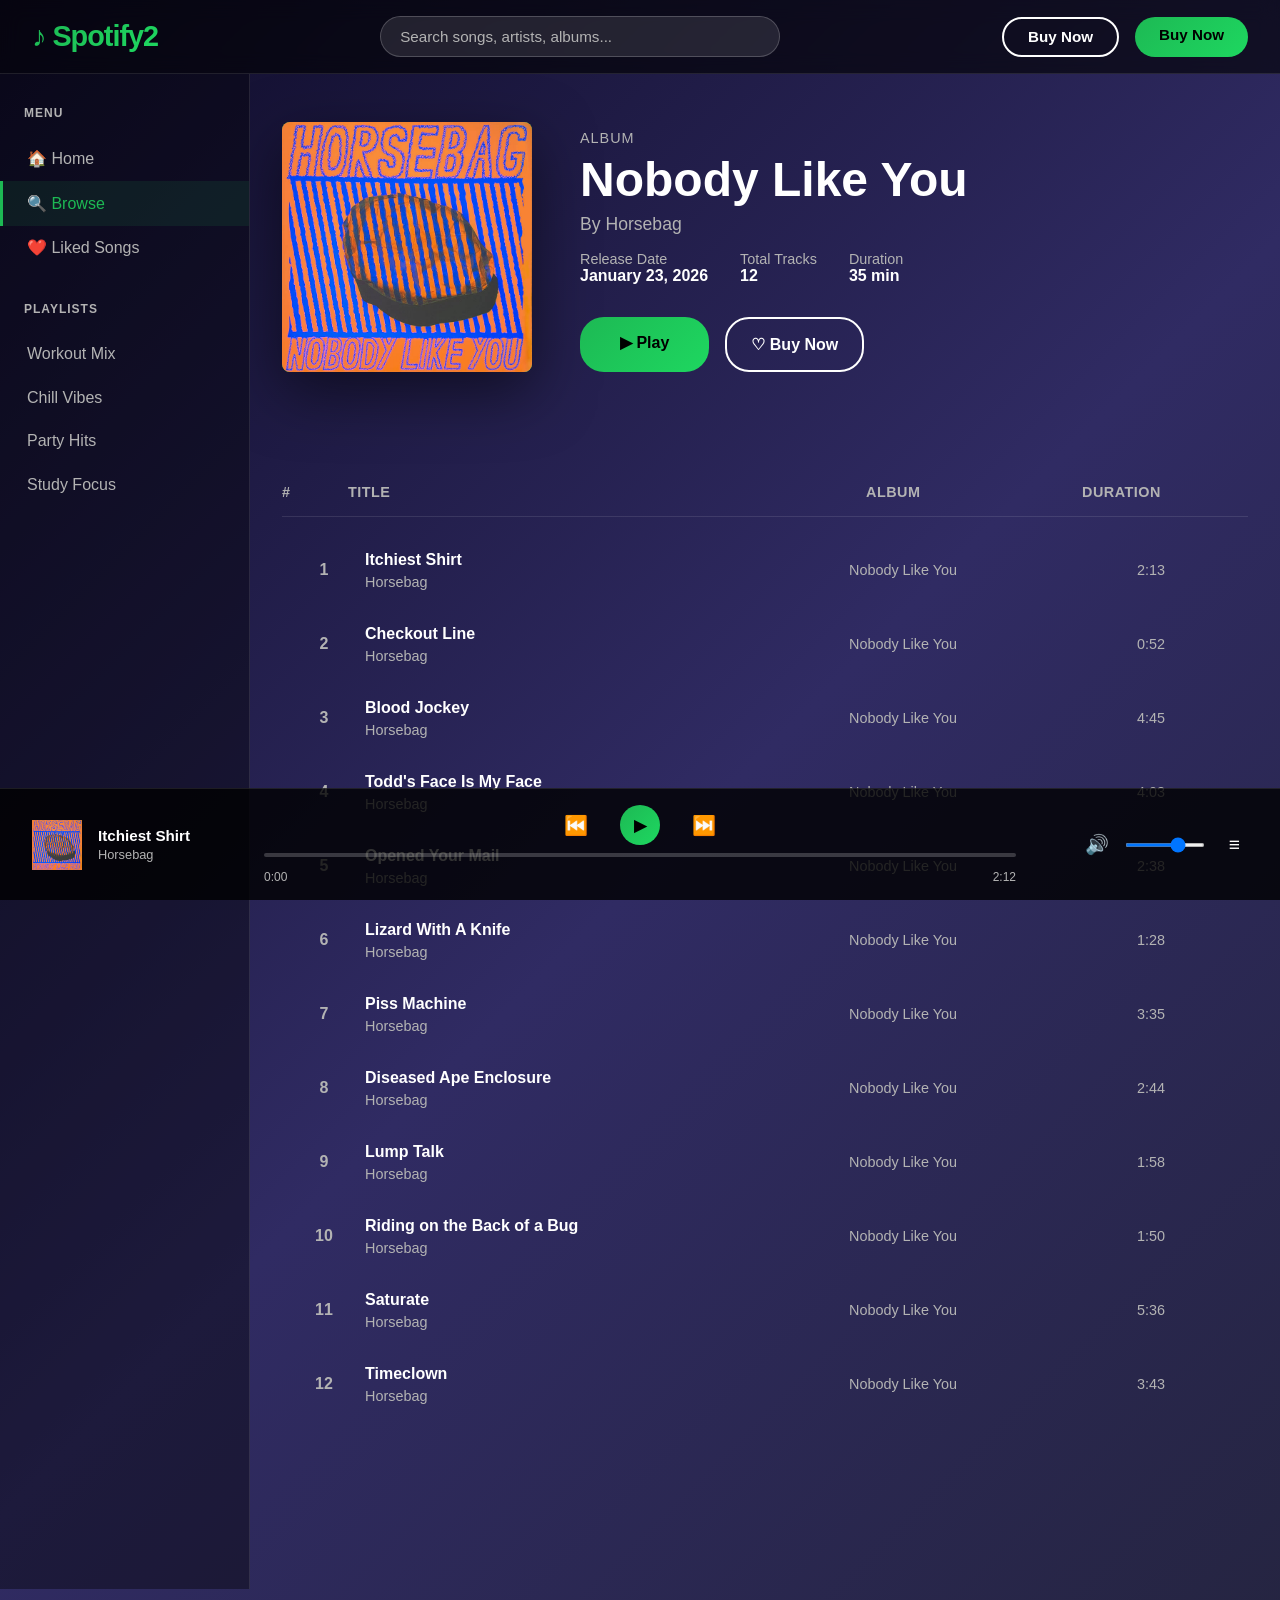
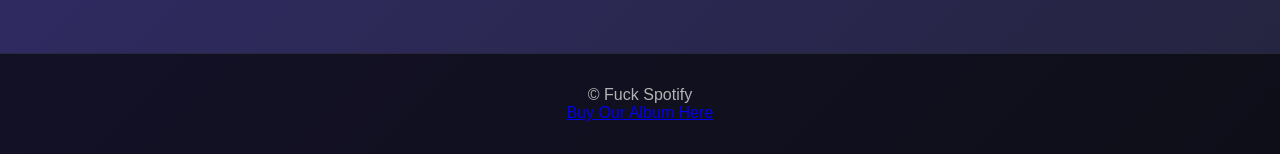
==== album.html @ 7fead693 "init" ====
<!DOCTYPE html>
<html lang="en">

<head>
    <meta charset="UTF-8">
    <meta name="viewport" content="width=device-width, initial-scale=1.0">
    <title>Album - MusicFlow</title>
    <style>
        * {
            margin: 0;
            padding: 0;
            box-sizing: border-box;
        }

        body {
            font-family: -apple-system, BlinkMacSystemFont, 'Segoe UI', Roboto, Oxygen, Ubuntu, Cantarell, sans-serif;
            background: linear-gradient(135deg, #0f0c29, #302b63, #24243e);
            color: #fff;
            min-height: 100vh;
            display: flex;
            flex-direction: column;
        }

        .main-wrapper {
            display: flex;
            flex: 1;
            overflow: hidden;
        }

        /* Sidebar */
        .sidebar {
            width: 250px;
            background: rgba(0, 0, 0, 0.4);
            border-right: 1px solid rgba(255, 255, 255, 0.1);
            padding: 2rem 0;
            overflow-y: auto;
        }

        .sidebar-section {
            margin-bottom: 2rem;
        }

        .sidebar-title {
            font-size: 0.75rem;
            text-transform: uppercase;
            color: #b3b3b3;
            letter-spacing: 1px;
            padding: 0 1.5rem;
            margin-bottom: 1rem;
            font-weight: 700;
        }

        .sidebar-link {
            display: block;
            padding: 0.8rem 1.5rem;
            color: #b3b3b3;
            text-decoration: none;
            transition: all 0.3s ease;
            border-left: 3px solid transparent;
            cursor: pointer;
        }

        .sidebar-link:hover {
            color: #fff;
            background: rgba(29, 185, 84, 0.1);
            border-left-color: #1db954;
        }

        .sidebar-link.active {
            color: #1db954;
            background: rgba(29, 185, 84, 0.1);
            border-left-color: #1db954;
        }

        /* Content wrapper */
        .content {
            flex: 1;
            overflow-y: auto;
            padding-bottom: 120px;
        }

        /* Header/Navigation Bar */
        header {
            background: rgba(0, 0, 0, 0.6);
            backdrop-filter: blur(10px);
            padding: 1rem 2rem;
            position: sticky;
            top: 0;
            z-index: 100;
            border-bottom: 1px solid rgba(255, 255, 255, 0.1);
        }

        .navbar {
            max-width: 100%;
            margin: 0 auto;
            display: flex;
            justify-content: space-between;
            align-items: center;
            gap: 2rem;
        }

        .search-container {
            flex: 1;
            max-width: 400px;
            position: relative;
        }

        .search-bar {
            width: 100%;
            padding: 0.7rem 1.2rem;
            background: rgba(255, 255, 255, 0.1);
            border: 1px solid rgba(255, 255, 255, 0.2);
            border-radius: 24px;
            color: #fff;
            font-size: 0.95rem;
            transition: all 0.3s ease;
        }

        .search-bar::placeholder {
            color: #b3b3b3;
        }

        .search-bar:focus {
            outline: none;
            background: rgba(255, 255, 255, 0.15);
            border-color: #1db954;
            box-shadow: 0 0 10px rgba(29, 185, 84, 0.3);
        }

        .search-dropdown {
            position: absolute;
            top: 100%;
            left: 0;
            right: 0;
            background: rgba(0, 0, 0, 0.95);
            border: 1px solid rgba(29, 185, 84, 0.3);
            border-radius: 8px;
            margin-top: 0.5rem;
            display: none;
            max-height: 300px;
            overflow-y: auto;
            z-index: 1000;
        }

        .search-dropdown.active {
            display: block;
        }

        .suggestion-item {
            padding: 0.8rem 1rem;
            color: #fff;
            cursor: pointer;
            border-bottom: 1px solid rgba(255, 255, 255, 0.1);
            transition: all 0.2s ease;
            text-decoration: none;
            display: flex;
            align-items: center;
            gap: 0.8rem;
        }

        .suggestion-item:last-child {
            border-bottom: none;
        }

        .suggestion-item:hover {
            background: rgba(29, 185, 84, 0.2);
            padding-left: 1.2rem;
        }

        .suggestion-icon {
            font-size: 1.2rem;
        }

        .suggestion-text {
            flex: 1;
        }

        .suggestion-title {
            font-weight: 600;
            margin-bottom: 0.2rem;
        }

        .suggestion-subtitle {
            font-size: 0.8rem;
            color: #b3b3b3;
        }

        .logo {
            font-size: 1.8rem;
            font-weight: 800;
            background: linear-gradient(135deg, #1db954, #1ed760);
            -webkit-background-clip: text;
            -webkit-text-fill-color: transparent;
            background-clip: text;
            letter-spacing: -1px;
            text-decoration: none;
            cursor: pointer;
            white-space: nowrap;
        }

        .nav-buttons {
            display: flex;
            gap: 1rem;
        }

        .btn {
            padding: 0.6rem 1.5rem;
            border: none;
            border-radius: 24px;
            font-weight: 600;
            cursor: pointer;
            transition: all 0.3s ease;
            font-size: 0.95rem;
            text-decoration: none;
            display: inline-block;
        }

        .btn-login {
            background: transparent;
            color: #fff;
            border: 2px solid #fff;
        }

        .btn-login:hover {
            background: #fff;
            color: #000;
            transform: scale(1.05);
        }

        .btn-signup {
            background: linear-gradient(135deg, #1db954, #1ed760);
            color: #000;
        }

        .btn-signup:hover {
            transform: scale(1.05);
            box-shadow: 0 8px 24px rgba(29, 185, 84, 0.4);
        }

        /* Album Hero Section */
        .album-hero {
            max-width: 1400px;
            margin: 0 auto;
            padding: 3rem 2rem;
            display: grid;
            grid-template-columns: 250px 1fr;
            gap: 3rem;
            align-items: flex-end;
            width: 100%;
        }

        /* Player Controls */
        .player {
            position: fixed;
            bottom: 0;
            left: 0;
            right: 0;
            background: rgba(0, 0, 0, 0.8);
            border-top: 1px solid rgba(255, 255, 255, 0.1);
            padding: 1rem 2rem;
            z-index: 200;
        }

        .player-content {
            max-width: 100%;
            margin: 0 auto;
            display: grid;
            grid-template-columns: 200px 1fr 200px;
            gap: 2rem;
            align-items: center;
        }

        .player-song-info {
            display: flex;
            gap: 1rem;
            align-items: center;
        }

        .player-album-art {
            width: 50px;
            height: 50px;
            background: linear-gradient(135deg, #1db954, #1ed760);
            border-radius: 4px;
            display: flex;
            align-items: center;
            justify-content: center;
            font-size: 1.5rem;
            flex-shrink: 0;
        }

        #player-album-art {
            height: 100%;
            width: 100%;
        }

        .player-song-details h4 {
            font-size: 0.95rem;
            margin-bottom: 0.2rem;
            font-weight: 600;
        }

        .player-song-details p {
            font-size: 0.8rem;
            color: #b3b3b3;
        }

        .player-controls {
            display: flex;
            flex-direction: column;
            gap: 0.5rem;
        }

        .controls-buttons {
            display: flex;
            justify-content: center;
            gap: 1.5rem;
            align-items: center;
        }

        .control-btn {
            background: transparent;
            border: none;
            color: #fff;
            cursor: pointer;
            font-size: 1.2rem;
            transition: all 0.3s ease;
            padding: 0.5rem;
        }

        .control-btn:hover {
            color: #1db954;
            transform: scale(1.1);
        }

        .play-pause-btn {
            width: 40px;
            height: 40px;
            background: linear-gradient(135deg, #1db954, #1ed760);
            color: #000;
            border-radius: 50%;
            font-size: 1rem;
            font-weight: bold;
        }

        .play-pause-btn:hover {
            color: #000;
        }

        .progress-bar {
            width: 100%;
            height: 4px;
            background: rgba(255, 255, 255, 0.2);
            border-radius: 2px;
            cursor: pointer;
            position: relative;
        }

        .progress-fill {
            height: 100%;
            background: linear-gradient(90deg, #1db954, #1ed760);
            border-radius: 2px;
            width: 0%;
        }

        .time-display {
            display: flex;
            justify-content: space-between;
            font-size: 0.75rem;
            color: #b3b3b3;
            margin-top: 0.3rem;
        }

        .player-right {
            display: flex;
            justify-content: flex-end;
            gap: 1rem;
            align-items: center;
        }

        .volume-control {
            display: flex;
            align-items: center;
            gap: 0.5rem;
        }

        .volume-slider {
            width: 80px;
            height: 4px;
            background: rgba(255, 255, 255, 0.2);
            border-radius: 2px;
            cursor: pointer;
        }

        .album-cover {
            width: 250px;
            height: 250px;
            border-radius: 8px;
            background: linear-gradient(135deg, #1db954, #1ed760);
            display: flex;
            align-items: center;
            justify-content: center;
            font-size: 5rem;
            box-shadow: 0 20px 60px rgba(0, 0, 0, 0.5);
            overflow: hidden;
        }

        #album-cover {
            max-width: 100%;
            /* max-height: 100%; */
        }

        .album-info {
            display: flex;
            flex-direction: column;
            justify-content: flex-end;
        }

        .album-type {
            font-size: 0.9rem;
            color: #b3b3b3;
            text-transform: uppercase;
            letter-spacing: 1px;
            margin-bottom: 0.5rem;
        }

        .album-title {
            font-size: 3rem;
            font-weight: 900;
            margin-bottom: 0.5rem;
            line-height: 1.1;
        }

        .album-artist {
            font-size: 1.1rem;
            color: #b3b3b3;
            margin-bottom: 1rem;
        }

        .album-meta {
            display: flex;
            gap: 2rem;
            margin-bottom: 2rem;
            flex-wrap: wrap;
        }

        .meta-item {
            display: flex;
            flex-direction: column;
        }

        .meta-label {
            color: #b3b3b3;
            font-size: 0.9rem;
        }

        .meta-value {
            font-size: 1rem;
            font-weight: 700;
        }

        .album-actions {
            display: flex;
            gap: 1rem;
        }

        .btn-play {
            padding: 1rem 2.5rem;
            background: linear-gradient(135deg, #1db954, #1ed760);
            color: #000;
            border: none;
            border-radius: 24px;
            font-weight: 700;
            font-size: 1rem;
            cursor: pointer;
            transition: all 0.3s ease;
            text-decoration: none;
            display: inline-block;
        }

        .btn-play:hover {
            transform: scale(1.05);
            box-shadow: 0 12px 32px rgba(29, 185, 84, 0.5);
        }

        .btn-like {
            padding: 1rem 1.5rem;
            background: transparent;
            color: #fff;
            border: 2px solid #fff;
            border-radius: 24px;
            font-weight: 700;
            font-size: 1rem;
            cursor: pointer;
            transition: all 0.3s ease;
            text-decoration: none;
            display: inline-block;
        }

        .btn-like:hover {
            background: #fff;
            color: #000;
            transform: scale(1.05);
        }

        /* Songs List */
        .songs-container {
            max-width: 1400px;
            margin: 3rem auto;
            padding: 0 2rem;
        }

        .songs-header {
            display: grid;
            grid-template-columns: 50px 1fr 200px 100px 50px;
            gap: 1rem;
            padding: 1rem 0;
            border-bottom: 1px solid rgba(255, 255, 255, 0.1);
            color: #b3b3b3;
            font-size: 0.9rem;
            font-weight: 600;
            text-transform: uppercase;
            letter-spacing: 0.5px;
            margin-bottom: 1rem;
        }

        .song-item {
            display: grid;
            grid-template-columns: 50px 1fr 200px 100px 50px;
            gap: 1rem;
            padding: 1rem;
            border-radius: 8px;
            align-items: center;
            transition: all 0.3s ease;
            border: 1px solid transparent;
            cursor: pointer;
        }

        .song-item:hover {
            background: rgba(255, 255, 255, 0.1);
            border: 1px solid rgba(255, 255, 255, 0.2);
        }

        .song-number {
            text-align: center;
            color: #b3b3b3;
            font-weight: 600;
        }

        .song-details {
            display: flex;
            flex-direction: column;
            justify-content: center;
        }

        .song-title {
            font-weight: 600;
            margin-bottom: 0.3rem;
            font-size: 1rem;
        }

        .song-artist {
            color: #b3b3b3;
            font-size: 0.9rem;
        }

        .song-album {
            color: #b3b3b3;
            font-size: 0.9rem;
        }

        .song-duration {
            text-align: right;
            color: #b3b3b3;
            font-size: 0.9rem;
        }

        .song-play-btn {
            background: linear-gradient(135deg, #1db954, #1ed760);
            color: #000;
            border: none;
            border-radius: 50%;
            width: 40px;
            height: 40px;
            font-size: 1rem;
            cursor: pointer;
            display: flex;
            align-items: center;
            justify-content: center;
            transition: all 0.3s ease;
            font-weight: bold;
            opacity: 0;
            text-decoration: none;
        }

        .song-item:hover .song-play-btn {
            opacity: 1;
        }

        .song-item:hover .song-number {
            opacity: 0;
        }

        /* Footer */
        footer {
            background: rgba(0, 0, 0, 0.6);
            padding: 2rem;
            text-align: center;
            color: #b3b3b3;
            margin-top: 4rem;
            border-top: 1px solid rgba(255, 255, 255, 0.1);
        }

        @media (max-width: 1024px) {
            .sidebar {
                width: 200px;
            }

            .search-container {
                max-width: 250px;
            }
        }

        @media (max-width: 768px) {
            .main-wrapper {
                flex-direction: column;
            }

            .sidebar {
                width: 100%;
                border-right: none;
                border-bottom: 1px solid rgba(255, 255, 255, 0.1);
                padding: 1rem 0;
                display: flex;
                overflow-x: auto;
                overflow-y: hidden;
                height: auto;
                display: none;
            }

            .sidebar-section {
                display: flex;
                gap: 2rem;
                margin-bottom: 0;
            }

            .sidebar-title {
                display: none;
            }

            .album-hero {
                grid-template-columns: 1fr;
                text-align: center;
            }

            .album-cover {
                width: 100%;
                height: 200px;
                margin: 0 auto;
            }

            .album-title {
                font-size: 2rem;
            }

            .songs-header,
            .song-item {
                grid-template-columns: 40px 1fr 80px;
            }

            .song-album,
            .song-duration {
                display: none;
            }

            .navbar {
                flex-direction: column;
                gap: 1rem;
            }

            .search-container {
                width: 100%;
                max-width: 100%;
            }

            .player-content {
                grid-template-columns: 1fr;
                gap: 1rem;
            }

            .player-right {
                justify-content: center;
            }
        }
    </style>
</head>

<body>
    <!-- Navigation Header -->
    <header>
        <nav class="navbar">
            <a href="index.html" class="logo">♪ Spotify2</a>
            <div class="search-container">
                <input type="text" class="search-bar" id="searchInput" placeholder="Search songs, artists, albums...">
                <div class="search-dropdown" id="searchDropdown">
                    <a class="suggestion-item" id="albumSuggestion">
                        <div class="suggestion-icon">📀</div>
                        <div class="suggestion-text">
                            <div class="suggestion-title">Nobody Like You</div>
                            <div class="suggestion-subtitle">Album by Horsebag</div>
                        </div>
                    </a>
                </div>
            </div>
            <div class="nav-buttons">
                <a target="_blank" href="https://horsebag.bandcamp.com/album/nobody-like-you" class="btn btn-login">Buy
                    Now</a>
                <a target="_blank" href="https://horsebag.bandcamp.com/album/nobody-like-you" class="btn btn-signup">Buy
                    Now</a>
            </div>
        </nav>
    </header>

    <div class="main-wrapper">
        <!-- Sidebar -->
        <aside class="sidebar">
            <div class="sidebar-section">
                <div class="sidebar-title">Menu</div>
                <a href="index.html" class="sidebar-link">🏠 Home</a>
                <a class="sidebar-link active">🔍 Browse</a>
                <a class="sidebar-link">❤️ Liked Songs</a>
            </div>
            <div class="sidebar-section">
                <div class="sidebar-title">Playlists</div>
                <a class="sidebar-link">Workout Mix</a>
                <a class="sidebar-link">Chill Vibes</a>
                <a class="sidebar-link">Party Hits</a>
                <a class="sidebar-link">Study Focus</a>
            </div>
        </aside>

        <!-- Main Content -->
        <div class="content">
            <!-- Album Hero Section -->
            <section class="album-hero">
                <div class="album-cover">
                    <img id="album-cover" src="cover.jpg" alt="album cover with lumpy rock that says horsebag: nobody like you">
                </div>
                <div class="album-info">
                    <div class="album-type">Album</div>
                    <h1 class="album-title">Nobody Like You</h1>
                    <div class="album-artist">By Horsebag</div>
                    <div class="album-meta">
                        <div class="meta-item">
                            <span class="meta-label">Release Date</span>
                            <span class="meta-value">January 23, 2026</span>
                        </div>
                        <div class="meta-item">
                            <span class="meta-label">Total Tracks</span>
                            <span class="meta-value">12</span>
                        </div>
                        <div class="meta-item">
                            <span class="meta-label">Duration</span>
                            <span class="meta-value">35 min</span>
                        </div>
                    </div>
                    <div class="album-actions">
                        <a class="btn-play" id="albumPlayBtn">▶ Play</a>
                        <a target="_blank" href="https://horsebag.bandcamp.com/album/nobody-like-you" class="btn-like">♡
                            Buy Now</a>
                    </div>
                </div>
            </section>

            <!-- Songs List -->
            <section class="songs-container">
                <div class="songs-header">
                    <div>#</div>
                    <div>Title</div>
                    <div>Album</div>
                    <div>Duration</div>
                    <div></div>
                </div>

                <div class="song-item">
                    <div class="song-number">1</div>
                    <div class="song-details">
                        <div class="song-title">Itchiest Shirt</div>
                        <div class="song-artist">Horsebag</div>
                    </div>
                    <div class="song-album">Nobody Like You</div>
                    <div class="song-duration">2:13</div>
                    <button class="song-play-btn" data-song="1" data-title="Itchiest Shirt"
                        data-artist="Horsebag">▶</button>
                </div>

                <div class="song-item">
                    <div class="song-number">2</div>
                    <div class="song-details">
                        <div class="song-title">Checkout Line</div>
                        <div class="song-artist">Horsebag</div>
                    </div>
                    <div class="song-album">Nobody Like You</div>
                    <div class="song-duration">0:52</div>
                    <button class="song-play-btn" data-song="2" data-title="Checkout Line"
                        data-artist="Horsebag">▶</button>
                </div>

                <div class="song-item">
                    <div class="song-number">3</div>
                    <div class="song-details">
                        <div class="song-title">Blood Jockey</div>
                        <div class="song-artist">Horsebag</div>
                    </div>
                    <div class="song-album">Nobody Like You</div>
                    <div class="song-duration">4:45</div>
                    <button class="song-play-btn" data-song="3" data-title="Blood Jockey"
                        data-artist="Horsebag">▶</button>
                </div>

                <div class="song-item">
                    <div class="song-number">4</div>
                    <div class="song-details">
                        <div class="song-title">Todd's Face Is My Face</div>
                        <div class="song-artist">Horsebag</div>
                    </div>
                    <div class="song-album">Nobody Like You</div>
                    <div class="song-duration">4:03</div>
                    <button class="song-play-btn" data-song="4" data-title="Todd's Face Is My Face"
                        data-artist="Horsebag">▶</button>
                </div>

                <div class="song-item">
                    <div class="song-number">5</div>
                    <div class="song-details">
                        <div class="song-title">Opened Your Mail</div>
                        <div class="song-artist">Horsebag</div>
                    </div>
                    <div class="song-album">Nobody Like You</div>
                    <div class="song-duration">2:38</div>
                    <button class="song-play-btn" data-song="5" data-title="Opened Your Mail"
                        data-artist="Horsebag">▶</button>
                </div>

                <div class="song-item">
                    <div class="song-number">6</div>
                    <div class="song-details">
                        <div class="song-title">Lizard With A Knife</div>
                        <div class="song-artist">Horsebag</div>
                    </div>
                    <div class="song-album">Nobody Like You</div>
                    <div class="song-duration">1:28</div>
                    <button class="song-play-btn" data-song="6" data-title="Lizard With A Knife"
                        data-artist="Horsebag">▶</button>
                </div>

                <div class="song-item">
                    <div class="song-number">7</div>
                    <div class="song-details">
                        <div class="song-title">Piss Machine</div>
                        <div class="song-artist">Horsebag</div>
                    </div>
                    <div class="song-album">Nobody Like You</div>
                    <div class="song-duration">3:35</div>
                    <button class="song-play-btn" data-song="7" data-title="Piss Machine"
                        data-artist="Horsebag">▶</button>
                </div>

                <div class="song-item">
                    <div class="song-number">8</div>
                    <div class="song-details">
                        <div class="song-title">Diseased Ape Enclosure</div>
                        <div class="song-artist">Horsebag</div>
                    </div>
                    <div class="song-album">Nobody Like You</div>
                    <div class="song-duration">2:44</div>
                    <button class="song-play-btn" data-song="8" data-title="Diseased Ape Enclosure"
                        data-artist="Horsebag">▶</button>
                </div>

                <div class="song-item">
                    <div class="song-number">9</div>
                    <div class="song-details">
                        <div class="song-title">Lump Talk</div>
                        <div class="song-artist">Horsebag</div>
                    </div>
                    <div class="song-album">Nobody Like You</div>
                    <div class="song-duration">1:58</div>
                    <button class="song-play-btn" data-song="9" data-title="Lump Talk" data-artist="Horsebag">▶</button>
                </div>

                <div class="song-item">
                    <div class="song-number">10</div>
                    <div class="song-details">
                        <div class="song-title">Riding on the Back of a Bug</div>
                        <div class="song-artist">Horsebag</div>
                    </div>
                    <div class="song-album">Nobody Like You</div>
                    <div class="song-duration">1:50</div>
                    <button class="song-play-btn" data-song="10" data-title="Riding on the Back of a Bug"
                        data-artist="Horsebag">▶</button>
                </div>

                <div class="song-item">
                    <div class="song-number">11</div>
                    <div class="song-details">
                        <div class="song-title">Saturate</div>
                        <div class="song-artist">Horsebag</div>
                    </div>
                    <div class="song-album">Nobody Like You</div>
                    <div class="song-duration">5:36</div>
                    <button class="song-play-btn" data-song="11" data-title="Saturate" data-artist="Horsebag">▶</button>
                </div>

                <div class="song-item">
                    <div class="song-number">12</div>
                    <div class="song-details">
                        <div class="song-title">Timeclown</div>
                        <div class="song-artist">Horsebag</div>
                    </div>
                    <div class="song-album">Nobody Like You</div>
                    <div class="song-duration">3:43</div>
                    <button class="song-play-btn" data-song="12" data-title="Timeclown"
                        data-artist="Horsebag">▶</button>
                </div>
        </div>
    </div>

    <!-- Audio Element -->
    <audio id="audioPlayer" style="display: none;"></audio>

    <!-- Player Controls -->
    <div class="player">
        <div class="player-content">
            <div class="player-song-info">
                <div class="player-album-art">
                    <img id="player-album-art" src="cover.jpg"/>
                </div>
                <div class="player-song-details">
                    <h4 id="playerTitle">No Song Playing</h4>
                    <p id="playerArtist">Add an MP3 file to start</p>
                </div>
            </div>
            <div class="player-controls">
                <div class="controls-buttons">
                    <button class="control-btn" id="prevBtn">⏮️</button>
                    <button class="control-btn play-pause-btn" id="playBtn">▶</button>
                    <button class="control-btn" id="nextBtn">⏭️</button>
                </div>
                <div class="progress-bar" id="progressBar">
                    <div class="progress-fill" id="progressFill"></div>
                </div>
                <div class="time-display">
                    <span id="currentTime">0:00</span>
                    <span id="duration">0:00</span>
                </div>
            </div>
            <div class="player-right">
                <div class="volume-control">
                    <button class="control-btn">🔊</button>
                    <input type="range" id="volumeSlider" class="volume-slider" min="0" max="100" value="70"
                        style="cursor: pointer;">
                </div>
                <button class="control-btn">≡</button>
            </div>
        </div>
    </div>

    <script>
        const audioPlayer = document.getElementById('audioPlayer');
        const playBtn = document.getElementById('playBtn');
        const progressBar = document.getElementById('progressBar');
        const progressFill = document.getElementById('progressFill');
        const currentTimeEl = document.getElementById('currentTime');
        const durationEl = document.getElementById('duration');
        const volumeSlider = document.getElementById('volumeSlider');
        const playerTitle = document.getElementById('playerTitle');
        const playerArtist = document.getElementById('playerArtist');

        // Format time (MM:SS)
        function formatTime(seconds) {
            if (isNaN(seconds)) return '0:00';
            const mins = Math.floor(seconds / 60);
            const secs = Math.floor(seconds % 60);
            return `${mins}:${secs < 10 ? '0' : ''}${secs}`;
        }

        // Song file mapping
        const songFiles = {
            '1': '01_itchiest_shirt.mp3',
            '2': '02_checkout_line.mp3',
            '3': '03_blood_jockey.mp3',
            '4': '04_todds_face_is_my_face.mp3',
            '5': '05_opened_your_mail.mp3',
            '6': '06_lizard_with_a_knife.mp3',
            '7': '07_piss_machine.mp3',
            '8': '08_diseased_ape_enclosure.mp3',
            '9': '09_lump_talk.mp3',
            '10': '10_riding_on_the_back_of_a_bug.mp3',
            '11': '11_saturate.mp3',
            '12': '12_timeclown.mp3'
        };

        // Album play button - play first song
        const albumPlayBtn = document.getElementById('albumPlayBtn');
        if (albumPlayBtn) {
            albumPlayBtn.addEventListener('click', (e) => {
                e.preventDefault();
                playSong('1', 'Itchiest Shirt', 'Horsebag');
            });
        }

        // Track currently playing song
        let currentSongNum = null;

        // Helper function to play a song
        function playSong(songNum, title, artist, autoPlay = true) {
            const fileName = songFiles[songNum];
            audioPlayer.src = `nobody_like_you/${fileName}`;
            playerTitle.textContent = title;
            playerArtist.textContent = artist;
            currentSongNum = songNum;
            if (autoPlay) {
                audioPlayer.play();
                playBtn.textContent = '⏸';
            } else {
                playBtn.textContent = '▶';
            }
        }

        // Play next song automatically when current one ends
        audioPlayer.addEventListener('ended', () => {
            if (currentSongNum && currentSongNum < 12) {
                // Get the next song number
                const nextSongNum = String(parseInt(currentSongNum) + 1);
                const nextBtn = document.querySelector(`[data-song="${nextSongNum}"]`);
                if (nextBtn) {
                    const title = nextBtn.getAttribute('data-title');
                    const artist = nextBtn.getAttribute('data-artist');
                    playSong(nextSongNum, title, artist);
                }
            } else {
                // Last song finished, reset play button
                playBtn.textContent = '▶';
            }
        });

        // Load and play song from button click
        const songPlayBtns = document.querySelectorAll('.song-play-btn');
        songPlayBtns.forEach(btn => {
            btn.addEventListener('click', (e) => {
                e.stopPropagation();
                const songNum = btn.getAttribute('data-song');
                const title = btn.getAttribute('data-title');
                const artist = btn.getAttribute('data-artist');
                playSong(songNum, title, artist);
            });
        });

        // Load and play song from clicking on the track itself
        const songItems = document.querySelectorAll('.song-item');
        songItems.forEach(item => {
            item.addEventListener('click', (e) => {
                // Don't trigger if clicking the button (button has its own listener)
                if (e.target.classList.contains('song-play-btn')) return;

                const playBtn = item.querySelector('.song-play-btn');
                const songNum = playBtn.getAttribute('data-song');
                const title = playBtn.getAttribute('data-title');
                const artist = playBtn.getAttribute('data-artist');
                playSong(songNum, title, artist);
            });
        });

        // Play/Pause toggle
        playBtn.addEventListener('click', () => {
            if (audioPlayer.src) {
                if (audioPlayer.paused) {
                    audioPlayer.play();
                    playBtn.textContent = '⏸';
                } else {
                    audioPlayer.pause();
                    playBtn.textContent = '▶';
                }
            }
        });

        // Previous button - skip to previous song
        const prevBtn = document.getElementById('prevBtn');
        prevBtn.addEventListener('click', () => {
            if (currentSongNum && currentSongNum > 1) {
                const prevSongNum = String(parseInt(currentSongNum) - 1);
                const prevButton = document.querySelector(`[data-song="${prevSongNum}"]`);
                if (prevButton) {
                    const title = prevButton.getAttribute('data-title');
                    const artist = prevButton.getAttribute('data-artist');
                    playSong(prevSongNum, title, artist);
                }
            }
        });

        // Next button - skip to next song
        const nextBtn = document.getElementById('nextBtn');
        nextBtn.addEventListener('click', () => {
            if (currentSongNum && currentSongNum < 12) {
                const nextSongNum = String(parseInt(currentSongNum) + 1);
                const nextButton = document.querySelector(`[data-song="${nextSongNum}"]`);
                if (nextButton) {
                    const title = nextButton.getAttribute('data-title');
                    const artist = nextButton.getAttribute('data-artist');
                    playSong(nextSongNum, title, artist);
                }
            }
        });

        // Update progress bar
        audioPlayer.addEventListener('timeupdate', () => {
            const progress = (audioPlayer.currentTime / audioPlayer.duration) * 100;
            progressFill.style.width = progress + '%';
            currentTimeEl.textContent = formatTime(audioPlayer.currentTime);
        });

        // Update duration when metadata loads
        audioPlayer.addEventListener('loadedmetadata', () => {
            durationEl.textContent = formatTime(audioPlayer.duration);
        });

        // Seek on progress bar click
        progressBar.addEventListener('click', (e) => {
            if (audioPlayer.src) {
                const rect = progressBar.getBoundingClientRect();
                const percent = (e.clientX - rect.left) / rect.width;
                audioPlayer.currentTime = percent * audioPlayer.duration;
            }
        });

        // Volume control
        volumeSlider.addEventListener('input', (e) => {
            audioPlayer.volume = e.target.value / 100;
        });

        // Set initial volume
        audioPlayer.volume = 0.7;

        // Search dropdown functionality
        const searchInput = document.getElementById('searchInput');
        const searchDropdown = document.getElementById('searchDropdown');

        searchInput.addEventListener('focus', () => {
            searchDropdown.classList.add('active');
        });

        searchInput.addEventListener('input', (e) => {
            const query = e.target.value.toLowerCase();
            if (query.length > 0) {
                searchDropdown.classList.add('active');
            } else {
                searchDropdown.classList.remove('active');
            }
        });

        // Close dropdown when clicking outside
        document.addEventListener('click', (e) => {
            if (!e.target.closest('.search-container')) {
                searchDropdown.classList.remove('active');
            }
        });

        // Close dropdown when clicking on a suggestion
        document.querySelectorAll('.suggestion-item').forEach(item => {
            item.addEventListener('click', () => {
                searchInput.value = '';
                searchDropdown.classList.remove('active');
            });
        });

        // Load first song when page loads
        window.addEventListener('load', () => {
            playSong('1', 'Itchiest Shirt', 'Horsebag', false);
        });
    </script>

    <!-- Footer -->
    <footer>
        <p>&copy; Fuck Spotify</p>
        <a target="_blank" href="https://horsebag.bandcamp.com/album/nobody-like-you">Buy Our Album Here</a>
    </footer>
</body>

</html>
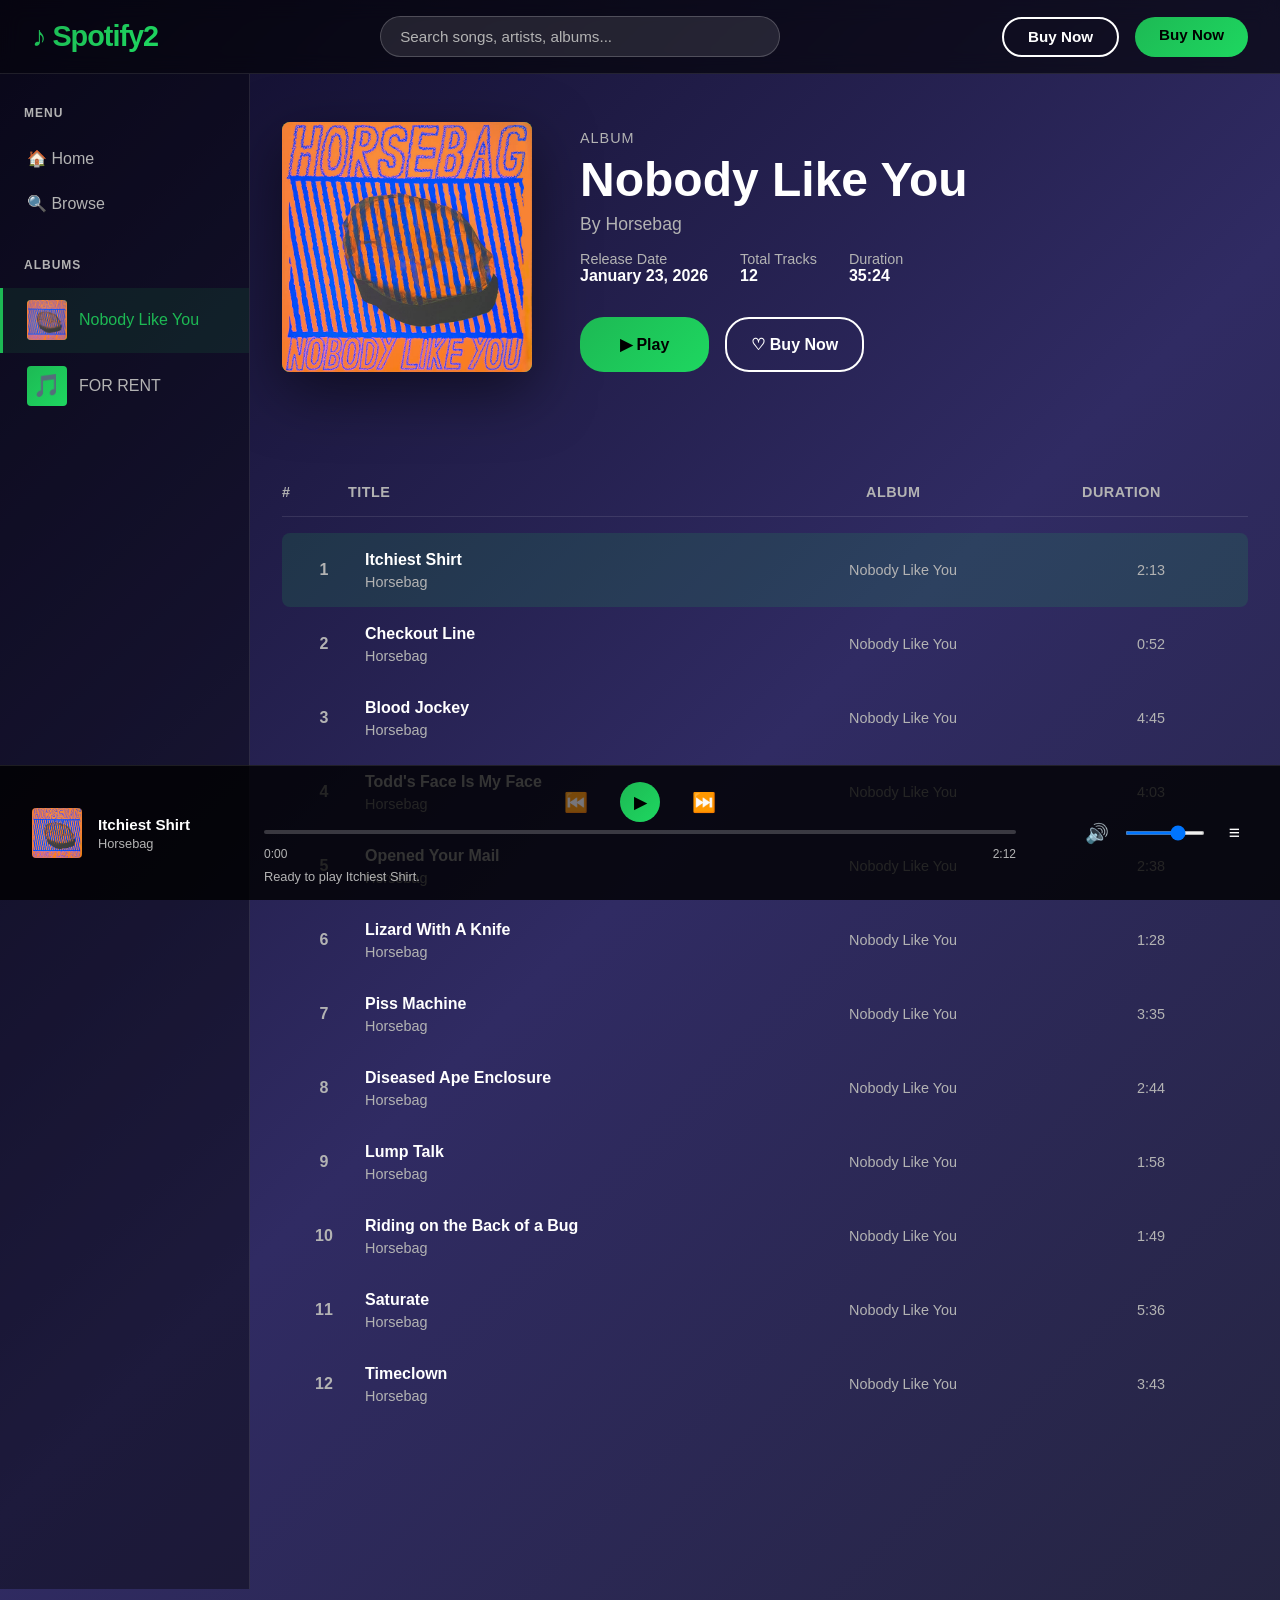
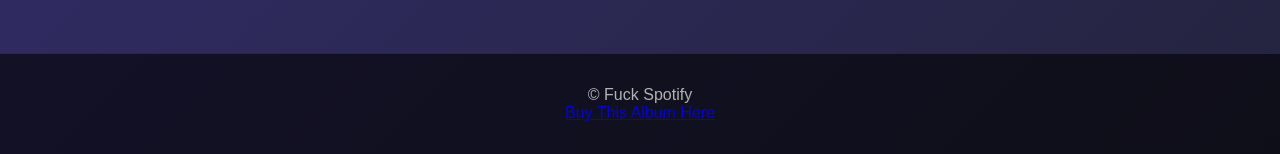
==== commit a66055a4: "for rent" ====
--- a/album.html
+++ b/album.html
@@ -4,7 +4,8 @@
 <head>
     <meta charset="UTF-8">
     <meta name="viewport" content="width=device-width, initial-scale=1.0">
-    <title>Album - MusicFlow</title>
+    <title>Album - Spotify2</title>
+    <link rel="canonical" id="albumCanonical">
     <style>
         * {
             margin: 0;
@@ -51,13 +52,44 @@
         }
 
         .sidebar-link {
-            display: block;
+            display: flex;
+            align-items: center;
+            gap: 0.75rem;
             padding: 0.8rem 1.5rem;
             color: #b3b3b3;
             text-decoration: none;
             transition: all 0.3s ease;
             border-left: 3px solid transparent;
             cursor: pointer;
+        }
+
+        .sidebar-cover {
+            width: 40px;
+            height: 40px;
+            flex: 0 0 40px;
+            border-radius: 4px;
+            overflow: hidden;
+            position: relative;
+            display: grid;
+            place-items: center;
+            background: linear-gradient(135deg, #1db954, #1ed760);
+        }
+
+        .sidebar-album-title {
+            min-width: 0;
+        }
+
+        .cover-art {
+            position: absolute;
+            inset: 0;
+            width: 100%;
+            height: 100%;
+            object-fit: cover;
+        }
+
+        .cover-fallback {
+            font-size: 1.4rem;
+            line-height: 1;
         }
 
         .sidebar-link:hover {
@@ -289,8 +321,8 @@
         }
 
         #player-album-art {
-            height: 100%;
-            width: 100%;
+            height: 50px;
+            width: 50px;
         }
 
         .player-song-details h4 {
@@ -609,6 +641,20 @@
             margin-top: 4rem;
             border-top: 1px solid rgba(255, 255, 255, 0.1);
         }
+
+        [hidden] { display: none !important; }
+        button:disabled, input:disabled { opacity: 0.45; cursor: not-allowed; }
+        :focus-visible { outline: 2px solid #1ed760; outline-offset: 4px; }
+        .album-cover img, .player-album-art img { width: 100%; height: 100%; object-fit: cover; }
+        .player-album-art { overflow: hidden; }
+        .album-description { color: #b3b3b3; margin-bottom: 1.5rem; line-height: 1.5; }
+        .song-item:focus-within .song-play-btn { opacity: 1; }
+        .song-item[aria-disabled="true"] { cursor: default; }
+        .song-item[aria-current="true"] { background: rgba(29, 185, 84, 0.15); }
+        .song-item[aria-disabled="true"] .song-play-btn { opacity: 0.45; }
+        #playerStatus { font-size: 0.8rem; color: #b3b3b3; }
+        #albumNotFound { padding: 3rem 2rem; }
+        #albumNotFound a { color: #1ed760; }
 
         @media (max-width: 1024px) {
             .sidebar {
@@ -698,23 +744,15 @@
     <!-- Navigation Header -->
     <header>
         <nav class="navbar">
-            <a href="index.html" class="logo">♪ Spotify2</a>
+            <a href="index.html" class="logo" aria-label="Spotify2 Home">♪ Spotify2</a>
             <div class="search-container">
-                <input type="text" class="search-bar" id="searchInput" placeholder="Search songs, artists, albums...">
-                <div class="search-dropdown" id="searchDropdown">
-                    <a class="suggestion-item" id="albumSuggestion">
-                        <div class="suggestion-icon">📀</div>
-                        <div class="suggestion-text">
-                            <div class="suggestion-title">Nobody Like You</div>
-                            <div class="suggestion-subtitle">Album by Horsebag</div>
-                        </div>
-                    </a>
-                </div>
+                <input type="search" class="search-bar" id="searchInput" aria-label="Search albums, artists, and songs" placeholder="Search songs, artists, albums...">
+                <div class="search-dropdown" id="searchDropdown"></div>
             </div>
             <div class="nav-buttons">
-                <a target="_blank" href="https://horsebag.bandcamp.com/album/nobody-like-you" class="btn btn-login">Buy
+                <a target="_blank" rel="noopener noreferrer" data-album-buy hidden class="btn btn-login">Buy
                     Now</a>
-                <a target="_blank" href="https://horsebag.bandcamp.com/album/nobody-like-you" class="btn btn-signup">Buy
+                <a target="_blank" rel="noopener noreferrer" data-album-buy hidden class="btn btn-signup">Buy
                     Now</a>
             </div>
         </nav>
@@ -726,53 +764,52 @@
             <div class="sidebar-section">
                 <div class="sidebar-title">Menu</div>
                 <a href="index.html" class="sidebar-link">🏠 Home</a>
-                <a class="sidebar-link active">🔍 Browse</a>
-                <a class="sidebar-link">❤️ Liked Songs</a>
+                <a href="index.html#albums" class="sidebar-link">🔍 Browse</a>
             </div>
             <div class="sidebar-section">
-                <div class="sidebar-title">Playlists</div>
-                <a class="sidebar-link">Workout Mix</a>
-                <a class="sidebar-link">Chill Vibes</a>
-                <a class="sidebar-link">Party Hits</a>
-                <a class="sidebar-link">Study Focus</a>
+                <div class="sidebar-title">Albums</div>
+                <div id="albumLibrary"></div>
             </div>
         </aside>
 
         <!-- Main Content -->
         <div class="content">
+            <section id="albumNotFound" hidden>
+                <h1>Album not found</h1>
+                <p>This album is not available. <a href="index.html">Return Home</a>.</p>
+            </section>
             <!-- Album Hero Section -->
-            <section class="album-hero">
-                <div class="album-cover">
-                    <img id="album-cover" src="cover.jpg" alt="album cover with lumpy rock that says horsebag: nobody like you">
-                </div>
+            <section class="album-hero" id="albumHero" hidden>
+                <div class="album-cover" id="album-cover"></div>
                 <div class="album-info">
                     <div class="album-type">Album</div>
-                    <h1 class="album-title">Nobody Like You</h1>
-                    <div class="album-artist">By Horsebag</div>
+                    <h1 class="album-title" id="albumTitle"></h1>
+                    <div class="album-artist" id="albumArtist"></div>
                     <div class="album-meta">
                         <div class="meta-item">
                             <span class="meta-label">Release Date</span>
-                            <span class="meta-value">January 23, 2026</span>
+                            <span class="meta-value" id="albumReleaseDate"></span>
                         </div>
                         <div class="meta-item">
                             <span class="meta-label">Total Tracks</span>
-                            <span class="meta-value">12</span>
+                            <span class="meta-value" id="albumTrackCount"></span>
                         </div>
                         <div class="meta-item">
                             <span class="meta-label">Duration</span>
-                            <span class="meta-value">35 min</span>
+                            <span class="meta-value" id="albumDuration"></span>
                         </div>
                     </div>
+                    <p class="album-description" id="albumDescription" hidden></p>
                     <div class="album-actions">
-                        <a class="btn-play" id="albumPlayBtn">▶ Play</a>
-                        <a target="_blank" href="https://horsebag.bandcamp.com/album/nobody-like-you" class="btn-like">♡
+                        <button type="button" class="btn-play" id="albumPlayBtn" aria-label="Play album" disabled>▶ Play</button>
+                        <a target="_blank" rel="noopener noreferrer" data-album-buy hidden class="btn-like">♡
                             Buy Now</a>
                     </div>
                 </div>
             </section>
 
             <!-- Songs List -->
-            <section class="songs-container">
+            <section class="songs-container" id="albumTracks" aria-label="Album tracks" hidden>
                 <div class="songs-header">
                     <div>#</div>
                     <div>Title</div>
@@ -781,408 +818,58 @@
                     <div></div>
                 </div>
 
-                <div class="song-item">
-                    <div class="song-number">1</div>
-                    <div class="song-details">
-                        <div class="song-title">Itchiest Shirt</div>
-                        <div class="song-artist">Horsebag</div>
-                    </div>
-                    <div class="song-album">Nobody Like You</div>
-                    <div class="song-duration">2:13</div>
-                    <button class="song-play-btn" data-song="1" data-title="Itchiest Shirt"
-                        data-artist="Horsebag">▶</button>
-                </div>
-
-                <div class="song-item">
-                    <div class="song-number">2</div>
-                    <div class="song-details">
-                        <div class="song-title">Checkout Line</div>
-                        <div class="song-artist">Horsebag</div>
-                    </div>
-                    <div class="song-album">Nobody Like You</div>
-                    <div class="song-duration">0:52</div>
-                    <button class="song-play-btn" data-song="2" data-title="Checkout Line"
-                        data-artist="Horsebag">▶</button>
-                </div>
-
-                <div class="song-item">
-                    <div class="song-number">3</div>
-                    <div class="song-details">
-                        <div class="song-title">Blood Jockey</div>
-                        <div class="song-artist">Horsebag</div>
-                    </div>
-                    <div class="song-album">Nobody Like You</div>
-                    <div class="song-duration">4:45</div>
-                    <button class="song-play-btn" data-song="3" data-title="Blood Jockey"
-                        data-artist="Horsebag">▶</button>
-                </div>
-
-                <div class="song-item">
-                    <div class="song-number">4</div>
-                    <div class="song-details">
-                        <div class="song-title">Todd's Face Is My Face</div>
-                        <div class="song-artist">Horsebag</div>
-                    </div>
-                    <div class="song-album">Nobody Like You</div>
-                    <div class="song-duration">4:03</div>
-                    <button class="song-play-btn" data-song="4" data-title="Todd's Face Is My Face"
-                        data-artist="Horsebag">▶</button>
-                </div>
-
-                <div class="song-item">
-                    <div class="song-number">5</div>
-                    <div class="song-details">
-                        <div class="song-title">Opened Your Mail</div>
-                        <div class="song-artist">Horsebag</div>
-                    </div>
-                    <div class="song-album">Nobody Like You</div>
-                    <div class="song-duration">2:38</div>
-                    <button class="song-play-btn" data-song="5" data-title="Opened Your Mail"
-                        data-artist="Horsebag">▶</button>
-                </div>
-
-                <div class="song-item">
-                    <div class="song-number">6</div>
-                    <div class="song-details">
-                        <div class="song-title">Lizard With A Knife</div>
-                        <div class="song-artist">Horsebag</div>
-                    </div>
-                    <div class="song-album">Nobody Like You</div>
-                    <div class="song-duration">1:28</div>
-                    <button class="song-play-btn" data-song="6" data-title="Lizard With A Knife"
-                        data-artist="Horsebag">▶</button>
-                </div>
-
-                <div class="song-item">
-                    <div class="song-number">7</div>
-                    <div class="song-details">
-                        <div class="song-title">Piss Machine</div>
-                        <div class="song-artist">Horsebag</div>
-                    </div>
-                    <div class="song-album">Nobody Like You</div>
-                    <div class="song-duration">3:35</div>
-                    <button class="song-play-btn" data-song="7" data-title="Piss Machine"
-                        data-artist="Horsebag">▶</button>
-                </div>
-
-                <div class="song-item">
-                    <div class="song-number">8</div>
-                    <div class="song-details">
-                        <div class="song-title">Diseased Ape Enclosure</div>
-                        <div class="song-artist">Horsebag</div>
-                    </div>
-                    <div class="song-album">Nobody Like You</div>
-                    <div class="song-duration">2:44</div>
-                    <button class="song-play-btn" data-song="8" data-title="Diseased Ape Enclosure"
-                        data-artist="Horsebag">▶</button>
-                </div>
-
-                <div class="song-item">
-                    <div class="song-number">9</div>
-                    <div class="song-details">
-                        <div class="song-title">Lump Talk</div>
-                        <div class="song-artist">Horsebag</div>
-                    </div>
-                    <div class="song-album">Nobody Like You</div>
-                    <div class="song-duration">1:58</div>
-                    <button class="song-play-btn" data-song="9" data-title="Lump Talk" data-artist="Horsebag">▶</button>
-                </div>
-
-                <div class="song-item">
-                    <div class="song-number">10</div>
-                    <div class="song-details">
-                        <div class="song-title">Riding on the Back of a Bug</div>
-                        <div class="song-artist">Horsebag</div>
-                    </div>
-                    <div class="song-album">Nobody Like You</div>
-                    <div class="song-duration">1:50</div>
-                    <button class="song-play-btn" data-song="10" data-title="Riding on the Back of a Bug"
-                        data-artist="Horsebag">▶</button>
-                </div>
-
-                <div class="song-item">
-                    <div class="song-number">11</div>
-                    <div class="song-details">
-                        <div class="song-title">Saturate</div>
-                        <div class="song-artist">Horsebag</div>
-                    </div>
-                    <div class="song-album">Nobody Like You</div>
-                    <div class="song-duration">5:36</div>
-                    <button class="song-play-btn" data-song="11" data-title="Saturate" data-artist="Horsebag">▶</button>
-                </div>
-
-                <div class="song-item">
-                    <div class="song-number">12</div>
-                    <div class="song-details">
-                        <div class="song-title">Timeclown</div>
-                        <div class="song-artist">Horsebag</div>
-                    </div>
-                    <div class="song-album">Nobody Like You</div>
-                    <div class="song-duration">3:43</div>
-                    <button class="song-play-btn" data-song="12" data-title="Timeclown"
-                        data-artist="Horsebag">▶</button>
-                </div>
+                <div id="trackList"></div>
+            </section>
         </div>
     </div>
 
     <!-- Audio Element -->
-    <audio id="audioPlayer" style="display: none;"></audio>
+    <audio id="audioPlayer" preload="metadata" hidden></audio>
 
     <!-- Player Controls -->
-    <div class="player">
+    <div class="player" id="albumPlayer" role="region" aria-label="Audio player" hidden>
         <div class="player-content">
             <div class="player-song-info">
-                <div class="player-album-art">
-                    <img id="player-album-art" src="cover.jpg"/>
-                </div>
+                <div class="player-album-art" id="player-album-art"></div>
                 <div class="player-song-details">
-                    <h4 id="playerTitle">No Song Playing</h4>
-                    <p id="playerArtist">Add an MP3 file to start</p>
+                    <h4 id="playerTitle">No playable tracks</h4>
+                    <p id="playerArtist"></p>
                 </div>
             </div>
             <div class="player-controls">
                 <div class="controls-buttons">
-                    <button class="control-btn" id="prevBtn">⏮️</button>
-                    <button class="control-btn play-pause-btn" id="playBtn">▶</button>
-                    <button class="control-btn" id="nextBtn">⏭️</button>
+                    <button type="button" class="control-btn" id="prevBtn" aria-label="Previous track" disabled>⏮️</button>
+                    <button type="button" class="control-btn play-pause-btn" id="playBtn" aria-label="Play" disabled>▶</button>
+                    <button type="button" class="control-btn" id="nextBtn" aria-label="Next track" disabled>⏭️</button>
                 </div>
-                <div class="progress-bar" id="progressBar">
+                <div class="progress-bar" id="progressBar" role="slider" aria-label="Seek" aria-valuemin="0" aria-valuemax="0" aria-valuenow="0" aria-disabled="true" tabindex="-1">
                     <div class="progress-fill" id="progressFill"></div>
                 </div>
                 <div class="time-display">
                     <span id="currentTime">0:00</span>
                     <span id="duration">0:00</span>
                 </div>
+                <p id="playerStatus" role="status" aria-live="polite" aria-atomic="true"></p>
             </div>
             <div class="player-right">
                 <div class="volume-control">
-                    <button class="control-btn">🔊</button>
+                    <button type="button" class="control-btn" id="muteBtn" aria-label="Mute" aria-pressed="false" disabled>🔊</button>
                     <input type="range" id="volumeSlider" class="volume-slider" min="0" max="100" value="70"
-                        style="cursor: pointer;">
+                        aria-label="Volume" disabled style="cursor: pointer;">
                 </div>
-                <button class="control-btn">≡</button>
+                <button type="button" class="control-btn" id="showTracksBtn" aria-label="Show track list">≡</button>
             </div>
         </div>
     </div>
 
-    <script>
-        const audioPlayer = document.getElementById('audioPlayer');
-        const playBtn = document.getElementById('playBtn');
-        const progressBar = document.getElementById('progressBar');
-        const progressFill = document.getElementById('progressFill');
-        const currentTimeEl = document.getElementById('currentTime');
-        const durationEl = document.getElementById('duration');
-        const volumeSlider = document.getElementById('volumeSlider');
-        const playerTitle = document.getElementById('playerTitle');
-        const playerArtist = document.getElementById('playerArtist');
-
-        // Format time (MM:SS)
-        function formatTime(seconds) {
-            if (isNaN(seconds)) return '0:00';
-            const mins = Math.floor(seconds / 60);
-            const secs = Math.floor(seconds % 60);
-            return `${mins}:${secs < 10 ? '0' : ''}${secs}`;
-        }
-
-        // Song file mapping
-        const songFiles = {
-            '1': '01_itchiest_shirt.mp3',
-            '2': '02_checkout_line.mp3',
-            '3': '03_blood_jockey.mp3',
-            '4': '04_todds_face_is_my_face.mp3',
-            '5': '05_opened_your_mail.mp3',
-            '6': '06_lizard_with_a_knife.mp3',
-            '7': '07_piss_machine.mp3',
-            '8': '08_diseased_ape_enclosure.mp3',
-            '9': '09_lump_talk.mp3',
-            '10': '10_riding_on_the_back_of_a_bug.mp3',
-            '11': '11_saturate.mp3',
-            '12': '12_timeclown.mp3'
-        };
-
-        // Album play button - play first song
-        const albumPlayBtn = document.getElementById('albumPlayBtn');
-        if (albumPlayBtn) {
-            albumPlayBtn.addEventListener('click', (e) => {
-                e.preventDefault();
-                playSong('1', 'Itchiest Shirt', 'Horsebag');
-            });
-        }
-
-        // Track currently playing song
-        let currentSongNum = null;
-
-        // Helper function to play a song
-        function playSong(songNum, title, artist, autoPlay = true) {
-            const fileName = songFiles[songNum];
-            audioPlayer.src = `nobody_like_you/${fileName}`;
-            playerTitle.textContent = title;
-            playerArtist.textContent = artist;
-            currentSongNum = songNum;
-            if (autoPlay) {
-                audioPlayer.play();
-                playBtn.textContent = '⏸';
-            } else {
-                playBtn.textContent = '▶';
-            }
-        }
-
-        // Play next song automatically when current one ends
-        audioPlayer.addEventListener('ended', () => {
-            if (currentSongNum && currentSongNum < 12) {
-                // Get the next song number
-                const nextSongNum = String(parseInt(currentSongNum) + 1);
-                const nextBtn = document.querySelector(`[data-song="${nextSongNum}"]`);
-                if (nextBtn) {
-                    const title = nextBtn.getAttribute('data-title');
-                    const artist = nextBtn.getAttribute('data-artist');
-                    playSong(nextSongNum, title, artist);
-                }
-            } else {
-                // Last song finished, reset play button
-                playBtn.textContent = '▶';
-            }
-        });
-
-        // Load and play song from button click
-        const songPlayBtns = document.querySelectorAll('.song-play-btn');
-        songPlayBtns.forEach(btn => {
-            btn.addEventListener('click', (e) => {
-                e.stopPropagation();
-                const songNum = btn.getAttribute('data-song');
-                const title = btn.getAttribute('data-title');
-                const artist = btn.getAttribute('data-artist');
-                playSong(songNum, title, artist);
-            });
-        });
-
-        // Load and play song from clicking on the track itself
-        const songItems = document.querySelectorAll('.song-item');
-        songItems.forEach(item => {
-            item.addEventListener('click', (e) => {
-                // Don't trigger if clicking the button (button has its own listener)
-                if (e.target.classList.contains('song-play-btn')) return;
-
-                const playBtn = item.querySelector('.song-play-btn');
-                const songNum = playBtn.getAttribute('data-song');
-                const title = playBtn.getAttribute('data-title');
-                const artist = playBtn.getAttribute('data-artist');
-                playSong(songNum, title, artist);
-            });
-        });
-
-        // Play/Pause toggle
-        playBtn.addEventListener('click', () => {
-            if (audioPlayer.src) {
-                if (audioPlayer.paused) {
-                    audioPlayer.play();
-                    playBtn.textContent = '⏸';
-                } else {
-                    audioPlayer.pause();
-                    playBtn.textContent = '▶';
-                }
-            }
-        });
-
-        // Previous button - skip to previous song
-        const prevBtn = document.getElementById('prevBtn');
-        prevBtn.addEventListener('click', () => {
-            if (currentSongNum && currentSongNum > 1) {
-                const prevSongNum = String(parseInt(currentSongNum) - 1);
-                const prevButton = document.querySelector(`[data-song="${prevSongNum}"]`);
-                if (prevButton) {
-                    const title = prevButton.getAttribute('data-title');
-                    const artist = prevButton.getAttribute('data-artist');
-                    playSong(prevSongNum, title, artist);
-                }
-            }
-        });
-
-        // Next button - skip to next song
-        const nextBtn = document.getElementById('nextBtn');
-        nextBtn.addEventListener('click', () => {
-            if (currentSongNum && currentSongNum < 12) {
-                const nextSongNum = String(parseInt(currentSongNum) + 1);
-                const nextButton = document.querySelector(`[data-song="${nextSongNum}"]`);
-                if (nextButton) {
-                    const title = nextButton.getAttribute('data-title');
-                    const artist = nextButton.getAttribute('data-artist');
-                    playSong(nextSongNum, title, artist);
-                }
-            }
-        });
-
-        // Update progress bar
-        audioPlayer.addEventListener('timeupdate', () => {
-            const progress = (audioPlayer.currentTime / audioPlayer.duration) * 100;
-            progressFill.style.width = progress + '%';
-            currentTimeEl.textContent = formatTime(audioPlayer.currentTime);
-        });
-
-        // Update duration when metadata loads
-        audioPlayer.addEventListener('loadedmetadata', () => {
-            durationEl.textContent = formatTime(audioPlayer.duration);
-        });
-
-        // Seek on progress bar click
-        progressBar.addEventListener('click', (e) => {
-            if (audioPlayer.src) {
-                const rect = progressBar.getBoundingClientRect();
-                const percent = (e.clientX - rect.left) / rect.width;
-                audioPlayer.currentTime = percent * audioPlayer.duration;
-            }
-        });
-
-        // Volume control
-        volumeSlider.addEventListener('input', (e) => {
-            audioPlayer.volume = e.target.value / 100;
-        });
-
-        // Set initial volume
-        audioPlayer.volume = 0.7;
-
-        // Search dropdown functionality
-        const searchInput = document.getElementById('searchInput');
-        const searchDropdown = document.getElementById('searchDropdown');
-
-        searchInput.addEventListener('focus', () => {
-            searchDropdown.classList.add('active');
-        });
-
-        searchInput.addEventListener('input', (e) => {
-            const query = e.target.value.toLowerCase();
-            if (query.length > 0) {
-                searchDropdown.classList.add('active');
-            } else {
-                searchDropdown.classList.remove('active');
-            }
-        });
-
-        // Close dropdown when clicking outside
-        document.addEventListener('click', (e) => {
-            if (!e.target.closest('.search-container')) {
-                searchDropdown.classList.remove('active');
-            }
-        });
-
-        // Close dropdown when clicking on a suggestion
-        document.querySelectorAll('.suggestion-item').forEach(item => {
-            item.addEventListener('click', () => {
-                searchInput.value = '';
-                searchDropdown.classList.remove('active');
-            });
-        });
-
-        // Load first song when page loads
-        window.addEventListener('load', () => {
-            playSong('1', 'Itchiest Shirt', 'Horsebag', false);
-        });
-    </script>
+    <script defer src="albums.js"></script>
+    <script defer src="site.js?v=2"></script>
+    <script defer src="album.js"></script>
 
     <!-- Footer -->
     <footer>
         <p>&copy; Fuck Spotify</p>
-        <a target="_blank" href="https://horsebag.bandcamp.com/album/nobody-like-you">Buy Our Album Here</a>
+        <a target="_blank" rel="noopener noreferrer" data-album-buy hidden>Buy This Album Here</a>
     </footer>
 </body>
 
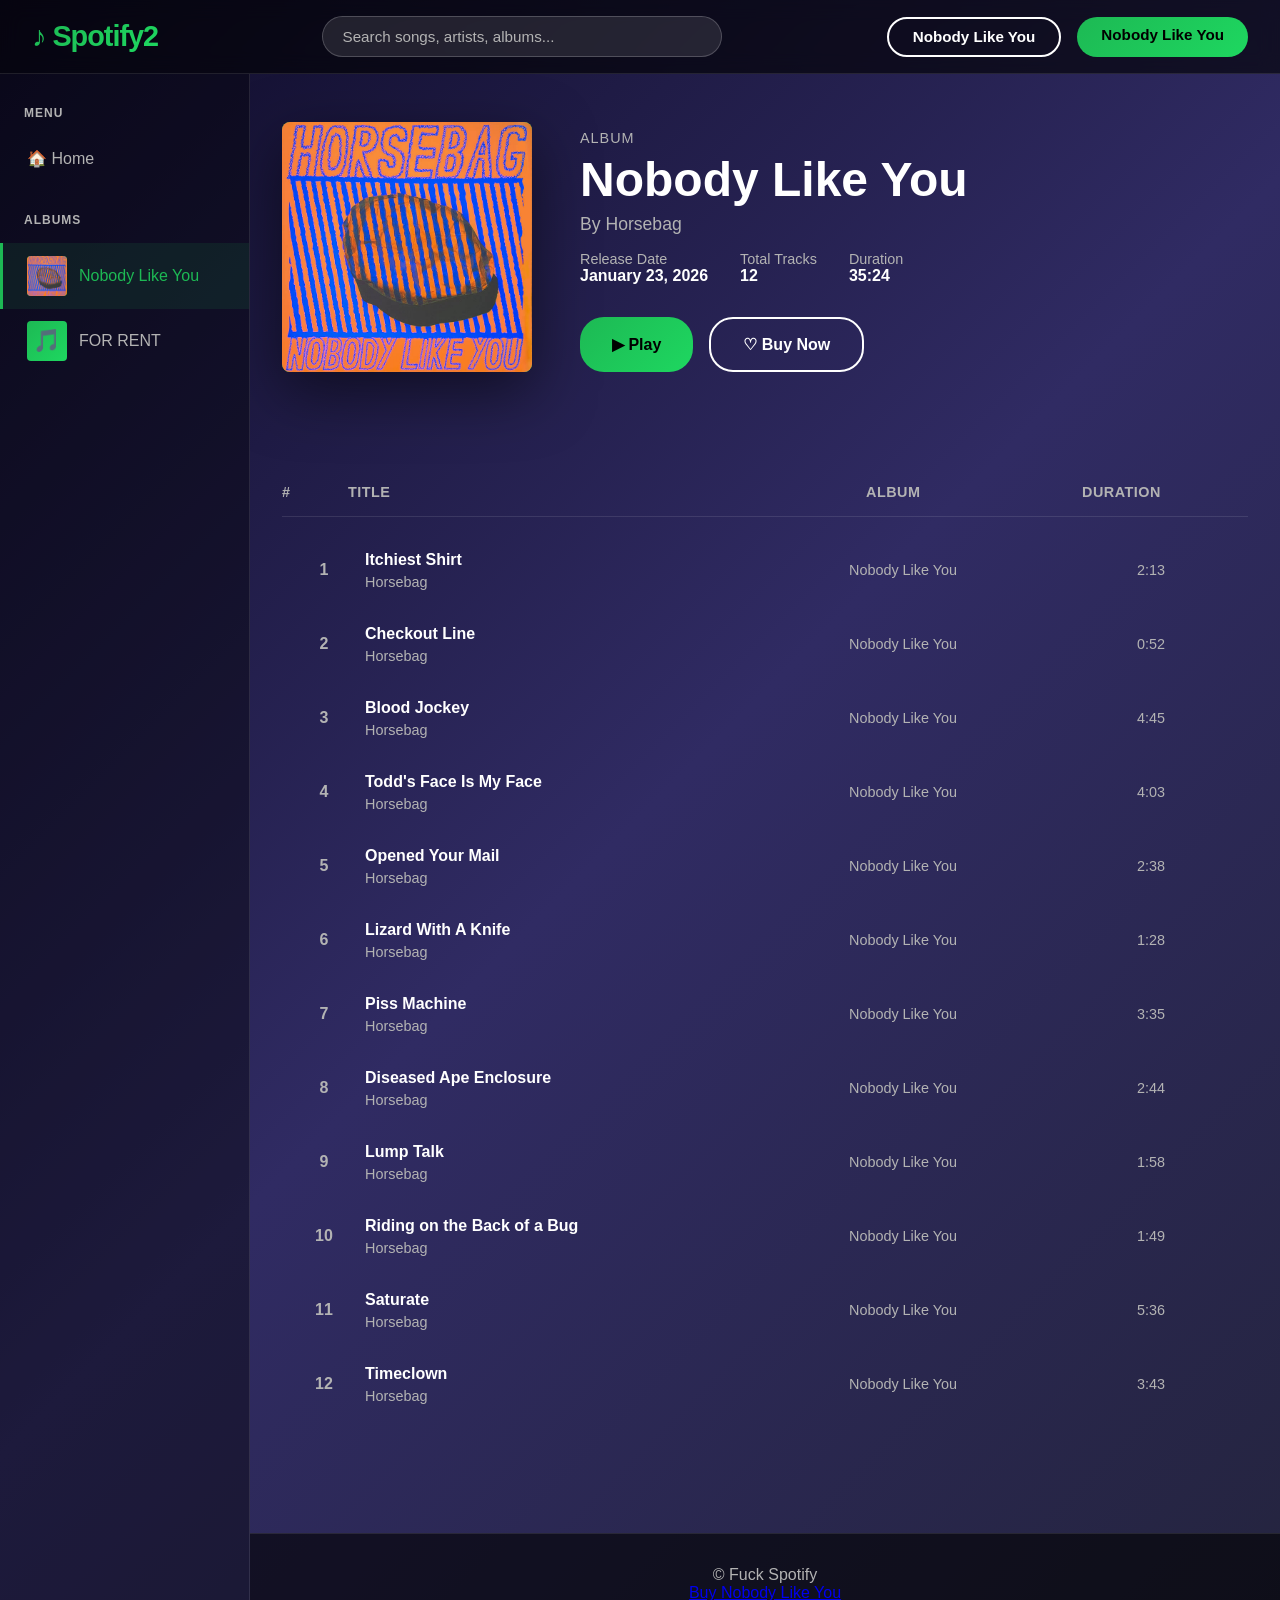
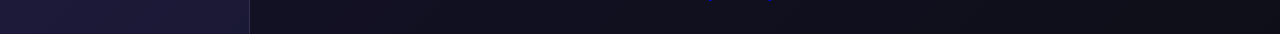
==== commit b9926c21: "for rent full refactor" ====
--- a/album.html
+++ b/album.html
@@ -738,6 +738,7 @@
             }
         }
     </style>
+    <link rel="stylesheet" href="views.css">
 </head>
 
 <body>
@@ -764,7 +765,6 @@
             <div class="sidebar-section">
                 <div class="sidebar-title">Menu</div>
                 <a href="index.html" class="sidebar-link">🏠 Home</a>
-                <a href="index.html#albums" class="sidebar-link">🔍 Browse</a>
             </div>
             <div class="sidebar-section">
                 <div class="sidebar-title">Albums</div>
@@ -821,56 +821,18 @@
                 <div id="trackList"></div>
             </section>
         </div>
+        <!-- Footer -->
+        <footer>
+            <p>&copy; Fuck Spotify</p>
+            <a target="_blank" rel="noopener noreferrer" data-album-buy hidden>Buy This Album Here</a>
+        </footer>
     </div>
 
-    <!-- Audio Element -->
-    <audio id="audioPlayer" preload="metadata" hidden></audio>
-
-    <!-- Player Controls -->
-    <div class="player" id="albumPlayer" role="region" aria-label="Audio player" hidden>
-        <div class="player-content">
-            <div class="player-song-info">
-                <div class="player-album-art" id="player-album-art"></div>
-                <div class="player-song-details">
-                    <h4 id="playerTitle">No playable tracks</h4>
-                    <p id="playerArtist"></p>
-                </div>
-            </div>
-            <div class="player-controls">
-                <div class="controls-buttons">
-                    <button type="button" class="control-btn" id="prevBtn" aria-label="Previous track" disabled>⏮️</button>
-                    <button type="button" class="control-btn play-pause-btn" id="playBtn" aria-label="Play" disabled>▶</button>
-                    <button type="button" class="control-btn" id="nextBtn" aria-label="Next track" disabled>⏭️</button>
-                </div>
-                <div class="progress-bar" id="progressBar" role="slider" aria-label="Seek" aria-valuemin="0" aria-valuemax="0" aria-valuenow="0" aria-disabled="true" tabindex="-1">
-                    <div class="progress-fill" id="progressFill"></div>
-                </div>
-                <div class="time-display">
-                    <span id="currentTime">0:00</span>
-                    <span id="duration">0:00</span>
-                </div>
-                <p id="playerStatus" role="status" aria-live="polite" aria-atomic="true"></p>
-            </div>
-            <div class="player-right">
-                <div class="volume-control">
-                    <button type="button" class="control-btn" id="muteBtn" aria-label="Mute" aria-pressed="false" disabled>🔊</button>
-                    <input type="range" id="volumeSlider" class="volume-slider" min="0" max="100" value="70"
-                        aria-label="Volume" disabled style="cursor: pointer;">
-                </div>
-                <button type="button" class="control-btn" id="showTracksBtn" aria-label="Show track list">≡</button>
-            </div>
-        </div>
-    </div>
-
     <script defer src="albums.js"></script>
-    <script defer src="site.js?v=2"></script>
+    <script defer src="player.js"></script>
     <script defer src="album.js"></script>
-
-    <!-- Footer -->
-    <footer>
-        <p>&copy; Fuck Spotify</p>
-        <a target="_blank" rel="noopener noreferrer" data-album-buy hidden>Buy This Album Here</a>
-    </footer>
+    <script defer src="site.js?v=4"></script>
+
 </body>
 
 </html>
--- a/views.css
+++ b/views.css
@@ -0,0 +1,94 @@
+/* Shared view styles keep both static entry pages identical after navigation. */
+[hidden] { display: none !important; }
+button:disabled, input:disabled { opacity: .45; cursor: not-allowed; }
+:focus-visible { outline: 2px solid #1ed760; outline-offset: 4px; }
+body { padding-bottom: var(--player-height, 0px); }
+.main-wrapper { display: grid; grid-template-columns: auto minmax(0, 1fr); grid-template-rows: 1fr auto; }
+.content { grid-column: 2; min-width: 0; padding-bottom: 0; }
+.sidebar { grid-column: 1; grid-row: 1 / 3; flex-shrink: 0; }
+.main-wrapper > footer { grid-column: 2; }
+.player { background: rgba(10, 10, 16, .96); backdrop-filter: blur(16px); padding-bottom: max(1rem, env(safe-area-inset-bottom)); }
+.player-content { grid-template-columns: minmax(180px, 1fr) minmax(200px, 2fr) minmax(180px, 1fr); }
+.player-song-info, .player-song-details { min-width: 0; }
+.player-song-details h4 { overflow: hidden; text-overflow: ellipsis; white-space: nowrap; }
+.player-album-art { position: relative; overflow: hidden; }
+.player-album-art img { position: absolute; inset: 0; width: 100%; height: 100%; object-fit: cover; }
+.progress-fill { width: 0; }
+#playerStatus { font-size: .8rem; color: #b3b3b3; }
+#albumNotFound { padding: 3rem 2rem; }
+#albumNotFound a { color: #1ed760; }
+
+.album-hero { max-width: 1400px; margin: 0 auto; padding: 3rem 2rem; display: grid; grid-template-columns: 250px minmax(0, 1fr); gap: 3rem; align-items: end; width: 100%; }
+.album-cover { width: 250px; height: 250px; border-radius: 8px; background: linear-gradient(135deg, #1db954, #1ed760); display: flex; align-items: center; justify-content: center; font-size: 5rem; box-shadow: 0 20px 60px rgba(0, 0, 0, .5); overflow: hidden; }
+.album-cover img { width: 100%; height: 100%; object-fit: cover; }
+.album-info { display: flex; flex-direction: column; justify-content: end; min-width: 0; }
+.album-type { font-size: .9rem; color: #b3b3b3; text-transform: uppercase; letter-spacing: 1px; margin-bottom: .5rem; }
+.album-title { font-size: 3rem; font-weight: 900; margin-bottom: .5rem; line-height: 1.1; }
+.album-artist { font-size: 1.1rem; color: #b3b3b3; margin-bottom: 1rem; }
+.album-meta { display: flex; gap: 2rem; margin-bottom: 2rem; flex-wrap: wrap; }
+.meta-item { display: flex; flex-direction: column; }
+.meta-label { color: #b3b3b3; font-size: .9rem; }
+.meta-value { font-size: 1rem; font-weight: 700; }
+.album-description { color: #b3b3b3; margin-bottom: 1.5rem; line-height: 1.5; }
+.album-actions { display: flex; gap: 1rem; flex-wrap: wrap; }
+.btn-play, .btn-like { padding: 1rem 2rem; border: none; border-radius: 24px; font-weight: 700; font-size: 1rem; cursor: pointer; text-decoration: none; display: inline-block; }
+.btn-play { background: linear-gradient(135deg, #1db954, #1ed760); color: #000; }
+.btn-like { background: transparent; color: #fff; border: 2px solid #fff; }
+.songs-container { max-width: 1400px; margin: 3rem auto; padding: 0 2rem; }
+.songs-header, .song-item { display: grid; grid-template-columns: 50px minmax(0, 1fr) 200px 100px 50px; gap: 1rem; }
+.songs-header { padding: 1rem 0; border-bottom: 1px solid rgba(255, 255, 255, .1); color: #b3b3b3; font-size: .9rem; font-weight: 600; text-transform: uppercase; letter-spacing: .5px; margin-bottom: 1rem; }
+.song-item { padding: 1rem; border-radius: 8px; align-items: center; border: 1px solid transparent; cursor: pointer; }
+.song-item:hover { background: rgba(255, 255, 255, .1); border-color: rgba(255, 255, 255, .2); }
+.song-number { text-align: center; color: #b3b3b3; font-weight: 600; }
+.song-details { display: flex; flex-direction: column; justify-content: center; }
+.song-title { font-weight: 600; margin-bottom: .3rem; font-size: 1rem; overflow-wrap: anywhere; }
+.song-artist, .song-album, .song-duration { color: #b3b3b3; font-size: .9rem; }
+.song-duration { text-align: right; }
+.song-play-btn { background: linear-gradient(135deg, #1db954, #1ed760); color: #000; border: none; border-radius: 50%; width: 40px; height: 40px; font-size: 1rem; cursor: pointer; display: flex; align-items: center; justify-content: center; font-weight: bold; opacity: 0; }
+.song-item:hover .song-play-btn, .song-item:focus-within .song-play-btn { opacity: 1; }
+.song-item[aria-disabled="true"] { cursor: default; }
+.song-item[aria-current="true"] { background: rgba(29, 185, 84, .15); }
+.song-item[aria-disabled="true"] .song-play-btn { opacity: .45; }
+
+.hero { max-width: 1400px; margin: 0 auto; padding: 4rem 2rem; text-align: center; }
+.hero h1 { font-size: 3.5rem; font-weight: 900; margin-bottom: 1rem; line-height: 1.1; }
+.hero p { font-size: 1.3rem; color: #b3b3b3; margin: 0 auto 2rem; max-width: 600px; }
+.cta-buttons { display: flex; gap: 1rem; justify-content: center; flex-wrap: wrap; }
+.btn-primary, .btn-secondary { padding: 1rem 2.5rem; border: none; border-radius: 24px; font-weight: 700; font-size: 1rem; cursor: pointer; text-decoration: none; display: inline-block; }
+.btn-primary { background: linear-gradient(135deg, #1db954, #1ed760); color: #000; }
+.btn-secondary { background: transparent; color: #fff; border: 2px solid #fff; }
+.featured { max-width: 1400px; margin: 4rem auto; padding: 0 2rem; width: 100%; }
+.section-title { font-size: 2rem; font-weight: 700; margin-bottom: 2rem; }
+.music-grid { display: grid; grid-template-columns: repeat(auto-fill, minmax(200px, 1fr)); gap: 2rem; }
+.music-card { background: rgba(255, 255, 255, .05); border-radius: 8px; overflow: hidden; cursor: pointer; transition: all .3s ease; border: 1px solid rgba(255, 255, 255, .1); text-decoration: none; display: block; }
+.music-card:hover { background: rgba(255, 255, 255, .1); transform: translateY(-8px); box-shadow: 0 12px 32px rgba(29, 185, 84, .2); }
+.card-image { width: 100%; height: 200px; background: linear-gradient(135deg, #1db954, #1ed760); display: flex; align-items: center; justify-content: center; position: relative; overflow: hidden; }
+.card-image .cover-fallback { font-size: 3rem; }
+.card-info { padding: 1.5rem; }
+.card-title { font-weight: 700; margin-bottom: .5rem; font-size: 1rem; color: #fff; }
+.card-artist { color: #b3b3b3; font-size: .9rem; margin-bottom: 1rem; }
+.play-btn { background: linear-gradient(135deg, #1db954, #1ed760); color: #000; border-radius: 50%; width: 45px; height: 45px; font-size: 1.2rem; display: flex; align-items: center; justify-content: center; font-weight: bold; }
+
+@media (max-width: 1100px) and (min-width: 769px) {
+    .songs-header, .song-item { grid-template-columns: 40px minmax(0, 1fr) 100px 70px 40px; gap: .5rem; }
+    .player-content { grid-template-columns: minmax(140px, 1fr) minmax(160px, 2fr) 160px; gap: 1rem; }
+}
+@media (max-width: 768px) {
+    .main-wrapper { display: flex; }
+    .album-hero { grid-template-columns: minmax(0, 1fr); text-align: center; gap: 2rem; }
+    .album-cover { width: 200px; height: 200px; margin: 0 auto; }
+    .album-title { font-size: 2rem; }
+    .album-meta, .album-actions { justify-content: center; }
+    .songs-header, .song-item { grid-template-columns: 32px minmax(0, 1fr) 40px; gap: .5rem; }
+    .song-album, .song-duration { display: none; }
+    .songs-header > :nth-child(3), .songs-header > :nth-child(4) { display: none; }
+    .songs-container { padding: 0 1rem; }
+    .song-play-btn { opacity: 1; }
+    .hero h1 { font-size: 2.5rem; }
+    .music-grid { grid-template-columns: repeat(auto-fill, minmax(150px, 1fr)); gap: 1rem; }
+    .cta-buttons { flex-direction: column; }
+    .player { padding: .75rem 1rem; padding-bottom: max(.75rem, env(safe-area-inset-bottom)); }
+    .player-content { grid-template-columns: minmax(0, 1fr); gap: .5rem; }
+    .player-song-info { gap: .75rem; }
+    .player-right { justify-content: center; }
+}
